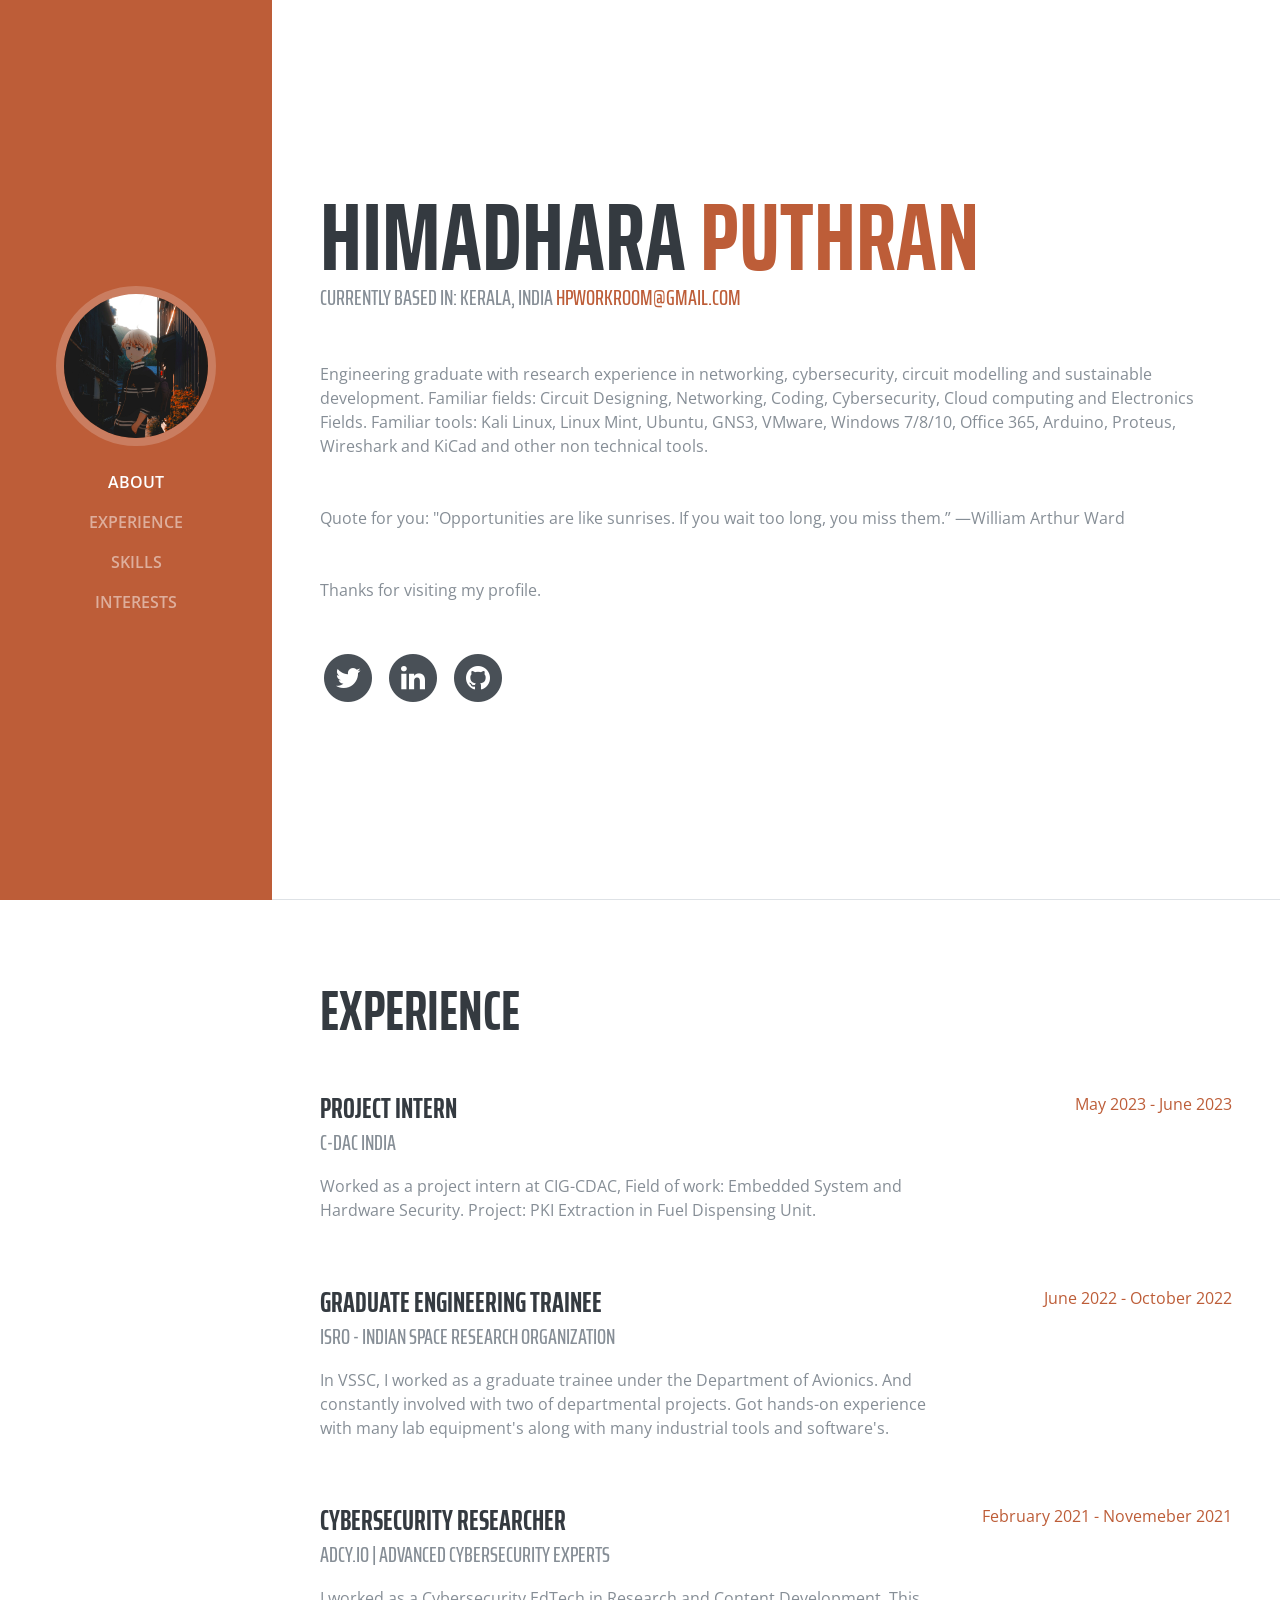
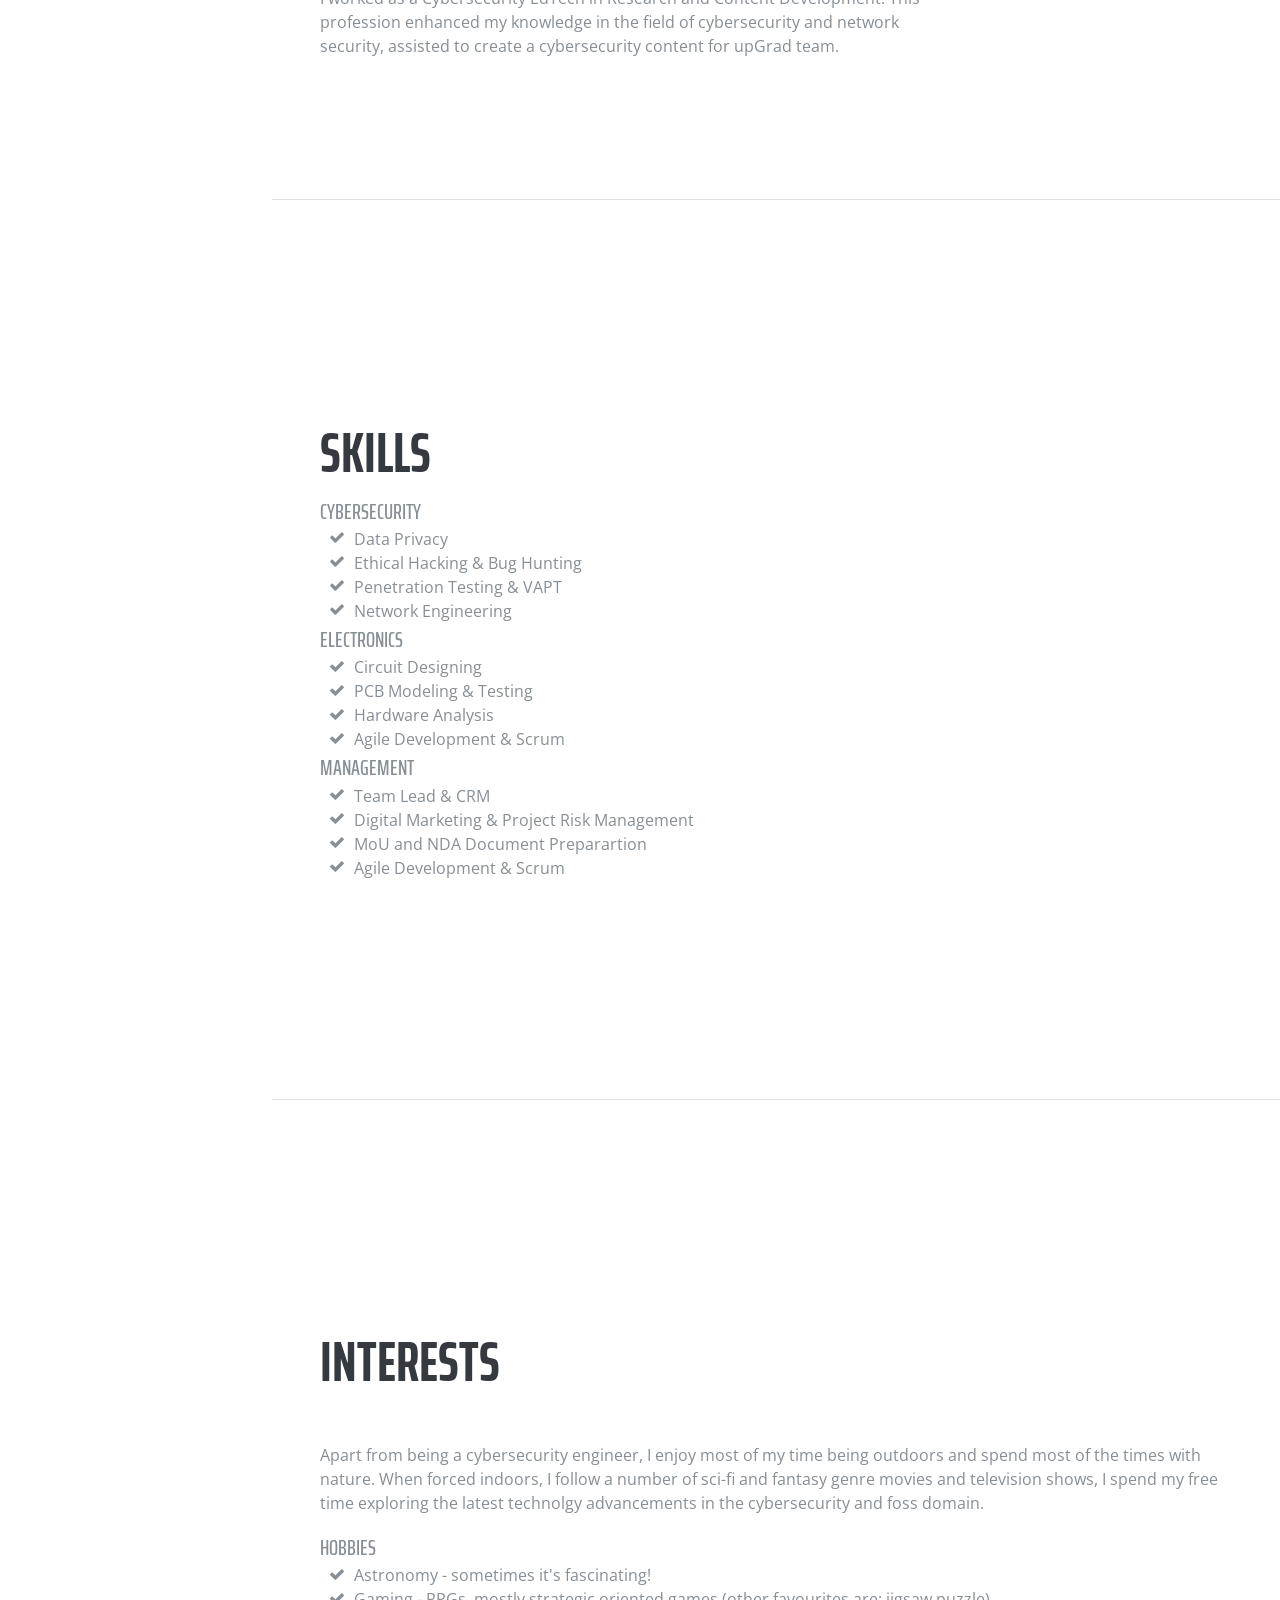
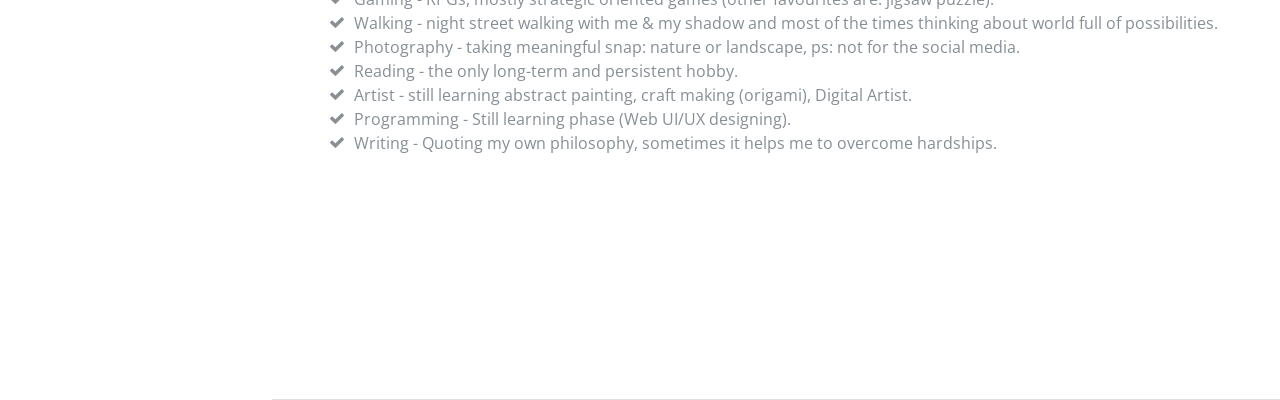
==== index.html @ 8781295c "Add files via upload" ====
<!DOCTYPE html>
<html lang="en">

  <head>

    <meta charset="utf-8">
    <meta name="viewport" content="width=device-width, initial-scale=1, shrink-to-fit=no">
    <meta name="description" content="">
    <meta name="author" content="">

    <title>hp world</title>

    <!-- Bootstrap core CSS -->
    <link href="vendor/bootstrap/css/bootstrap.min.css" rel="stylesheet">

    <!-- Custom fonts for this template -->
    <link href="https://fonts.googleapis.com/css?family=Saira+Extra+Condensed:100,200,300,400,500,600,700,800,900" rel="stylesheet">
    <link href="https://fonts.googleapis.com/css?family=Open+Sans:300,300i,400,400i,600,600i,700,700i,800,800i" rel="stylesheet">
    <link href="vendor/font-awesome/css/font-awesome.min.css" rel="stylesheet">
    <link href="vendor/devicons/css/devicons.min.css" rel="stylesheet">
    <link href="vendor/simple-line-icons/css/simple-line-icons.css" rel="stylesheet">

    <!-- Custom styles for this template -->
    <link href="css/resume.min.css" rel="stylesheet">

  </head>

  <body id="page-top">

    <nav class="navbar navbar-expand-lg navbar-dark bg-primary fixed-top" id="sideNav">
      <a class="navbar-brand js-scroll-trigger" href="#page-top">
        <span class="d-block d-lg-none">hp world</span>
        <span class="d-none d-lg-block">
          <img class="img-fluid img-profile rounded-circle mx-auto mb-2" src="img/profile.jpg" alt="">
        </span>
      </a>
      <button class="navbar-toggler" type="button" data-toggle="collapse" data-target="#navbarSupportedContent" aria-controls="navbarSupportedContent" aria-expanded="false" aria-label="Toggle navigation">
        <span class="navbar-toggler-icon"></span>
      </button>
      <div class="collapse navbar-collapse" id="navbarSupportedContent">
        <ul class="navbar-nav">
          <li class="nav-item">
            <a class="nav-link js-scroll-trigger" href="#about">About</a>
          </li>
          <li class="nav-item">
            <a class="nav-link js-scroll-trigger" href="#experience">Experience</a>
          </li>
          <li class="nav-item">
            <a class="nav-link js-scroll-trigger" href="#skills">Skills</a>
          </li>
          <li class="nav-item">
            <a class="nav-link js-scroll-trigger" href="#interests">Interests</a>
          </li>
        </ul>
      </div>
    </nav>

    <div class="container-fluid p-0">

      <section class="resume-section p-3 p-lg-5 d-flex d-column" id="about">
        <div class="my-auto">
          <h1 class="mb-0">Himadhara
            <span class="text-primary">Puthran</span>
          </h1>
          <div class="subheading mb-5"> Currently based in: Kerala, India
            <a href="mailto:hpworkroom@gmail.com">hpworkroom@gmail.com</a>
          </div>
          <p class="mb-5">Engineering graduate with research experience in networking, cybersecurity, circuit modelling and sustainable development. Familiar fields: Circuit Designing, Networking, Coding, Cybersecurity, Cloud computing and Electronics Fields. Familiar tools: Kali Linux, Linux Mint, Ubuntu, GNS3, VMware, Windows 7/8/10, Office 365, Arduino, Proteus, Wireshark and KiCad and other non technical tools.</p>
          
          <p class="mb-5">Quote for you: "Opportunities are like sunrises. If you wait too long, you miss them.” —William Arthur Ward</p>	
			
		  <p class="mb-5">Thanks for visiting my profile.</p>
			
          <ul class="list-inline list-social-icons mb-0">
            <li class="list-inline-item">
              <a href="https://www.twitter.com/himadhara">
                <span class="fa-stack fa-lg">
                  <i class="fa fa-circle fa-stack-2x"></i>
                  <i class="fa fa-twitter fa-stack-1x fa-inverse"></i>
                </span>
              </a>
            </li>
            <li class="list-inline-item">
              <a href="https://www.linkedin.com/in/himadhara">
                <span class="fa-stack fa-lg">
                  <i class="fa fa-circle fa-stack-2x"></i>
                  <i class="fa fa-linkedin fa-stack-1x fa-inverse"></i>
                </span>
              </a>
            </li>
            <li class="list-inline-item">
              <a href="https://github.com/himadhara">
                <span class="fa-stack fa-lg">
                  <i class="fa fa-circle fa-stack-2x"></i>
                  <i class="fa fa-github fa-stack-1x fa-inverse"></i>
                </span>
              </a>
            </li>
          </ul>
        </div>
      </section>

      <section class="resume-section p-3 p-lg-5 d-flex flex-column" id="experience">
        <div class="my-auto">
          <h2 class="mb-5">Experience</h2>

          <div class="resume-item d-flex flex-column flex-md-row mb-5">
            <div class="resume-content mr-auto">
              <h3 class="mb-0">Project Intern</h3>
              <div class="subheading mb-3">C-DAC INDIA</div>
              <p>Worked as a project intern at CIG-CDAC, Field of work: Embedded System and Hardware Security. Project: PKI Extraction in Fuel Dispensing Unit.</p>
            </div>
            <div class="resume-date text-md-right">
              <span class="text-primary">May 2023 - June 2023</span>
            </div>
          </div>

          <div class="resume-item d-flex flex-column flex-md-row mb-5">
            <div class="resume-content mr-auto">
              <h3 class="mb-0">Graduate Engineering Trainee</h3>
              <div class="subheading mb-3">ISRO - Indian Space Research Organization</div>
              <p>In VSSC, I worked as a graduate trainee under the Department of Avionics. And constantly involved with two of departmental projects. Got hands-on experience with many lab equipment's along with many industrial tools and software's.</p>
            </div>
            <div class="resume-date text-md-right">
              <span class="text-primary">June 2022 - October 2022</span>
            </div>
          </div>

          <div class="resume-item d-flex flex-column flex-md-row mb-5">
            <div class="resume-content mr-auto">
              <h3 class="mb-0">Cybersecurity Researcher</h3>
              <div class="subheading mb-3">Adcy.io | Advanced Cybersecurity Experts</div>
              <p>I worked as a Cybersecurity EdTech in Research and Content Development. This profession enhanced my knowledge in the field of cybersecurity and network security, assisted to create a cybersecurity content for upGrad team.</p>
            </div>
            <div class="resume-date text-md-right">
              <span class="text-primary">February 2021 - Novemeber 2021</span>
            </div>
          </div>
        </div>

      </section>
      <section class="resume-section p-3 p-lg-5 d-flex flex-column" id="skills">
        <div class="my-auto">
          <h2 class="mb-10">Skills</h2>
          <div class="subheading mb">Cybersecurity</div>
          <ul class="fa-ul mb-0">
            <li>
              <i class="fa-li fa fa-check"></i>
              Data Privacy</li>
            <li>
              <i class="fa-li fa fa-check"></i>
              Ethical Hacking &amp; Bug Hunting</li>
            <li>
              <i class="fa-li fa fa-check"></i>
              Penetration Testing &amp; VAPT</li>
            <li>
              <i class="fa-li fa fa-check"></i>
              Network Engineering</li>	  
          </ul>
			
          <div class="subheading mb">Electronics</div>
          <ul class="fa-ul mb-0">
            <li>
              <i class="fa-li fa fa-check"></i>
              Circuit Designing</li>
            <li>
              <i class="fa-li fa fa-check"></i>
              PCB Modeling &amp; Testing</li>
            <li>
              <i class="fa-li fa fa-check"></i>
              Hardware Analysis</li>
            <li>
              <i class="fa-li fa fa-check"></i>
              Agile Development &amp; Scrum</li>	  
          </ul>
			
			<div class="subheading mb">Management</div>
          <ul class="fa-ul mb-0">
            <li>
              <i class="fa-li fa fa-check"></i>
              Team Lead &amp; CRM</li>
            <li>
              <i class="fa-li fa fa-check"></i>
              Digital Marketing &amp; Project Risk Management</li>
            <li>
              <i class="fa-li fa fa-check"></i>
              MoU and NDA Document Preparartion</li>
            <li>
              <i class="fa-li fa fa-check"></i>
              Agile Development &amp; Scrum</li>	  
          </ul>
			
        </div>
      </section>

      <section class="resume-section p-3 p-lg-5 d-flex flex-column" id="interests">
        <div class="my-auto">
          <h2 class="mb-5">Interests</h2>
          <p>Apart from being a cybersecurity engineer, I enjoy most of my time being outdoors and spend most of the times with nature. When forced indoors, I follow a number of sci-fi and fantasy genre movies and television shows, I spend my free time exploring the latest technolgy advancements in the cybersecurity and foss domain.</p>
		
          <div class="subheading mb">Hobbies</div>
		  
          <ul class="fa-ul mb-3">
            <li>
              <i class="fa-li fa fa-check"></i>
              Astronomy - sometimes it's fascinating!</li>
            <li>
              <i class="fa-li fa fa-check"></i>
              Gaming - RPGs, mostly strategic oriented games (other favourites are: jigsaw puzzle).</li>
            <li>
              <i class="fa-li fa fa-check"></i>
              Walking - night street walking with me &amp; my shadow and most of the times thinking about world full of possibilities.</li>
            <li>
              <i class="fa-li fa fa-check"></i>
              Photography - taking meaningful snap: nature or landscape, ps: not for the social media.</li>	
			<li>
              <i class="fa-li fa fa-check"></i>
              Reading - the only long-term and persistent hobby.</li>	
			<li>
              <i class="fa-li fa fa-check"></i>
              Artist - still learning abstract painting, craft making (origami), Digital Artist.</li>	
			<li>
              <i class="fa-li fa fa-check"></i>
              Programming - Still learning phase (Web UI/UX designing).</li>
			<li>
              <i class="fa-li fa fa-check"></i>
              Writing - Quoting my own philosophy, sometimes it helps me to overcome hardships.</li>
          </ul>
        </div>
      </section>
    </div>

    <!-- Bootstrap core JavaScript -->
    <script src="vendor/jquery/jquery.min.js"></script>
    <script src="vendor/bootstrap/js/bootstrap.bundle.min.js"></script>

    <!-- Plugin JavaScript -->
    <script src="vendor/jquery-easing/jquery.easing.min.js"></script>

    <!-- Custom scripts for this template -->
    <script src="js/resume.min.js"></script>

  </body>

</html>
---- vendor/devicons/css/devicons.min.css ----
/*!
 *  Devicons 1.8.0 made by Theodore Vorillas / http://vorillaz.com 
 */
@font-face{font-family:devicons;src:url(../fonts/devicons.eot?xqxft6);src:url(../fonts/devicons.eot?#iefixxqxft6) format("embedded-opentype"),url(../fonts/devicons.woff?xqxft6) format("woff"),url(../fonts/devicons.ttf?xqxft6) format("truetype"),url(../fonts/devicons.svg?xqxft6#devicons) format("svg");font-weight:400;font-style:normal}.devicons{font-family:devicons;speak:none;font-style:normal;font-weight:400;font-variant:normal;text-transform:none;line-height:1;-webkit-font-smoothing:antialiased;-moz-osx-font-smoothing:grayscale}.devicons-git:before{content:"\e602"}.devicons-git_compare:before{content:"\e628"}.devicons-git_branch:before{content:"\e625"}.devicons-git_commit:before{content:"\e629"}.devicons-git_pull_request:before{content:"\e626"}.devicons-git_merge:before{content:"\e627"}.devicons-bitbucket:before{content:"\e603"}.devicons-github_alt:before{content:"\e608"}.devicons-github_badge:before{content:"\e609"}.devicons-github:before{content:"\e60a"}.devicons-github_full:before{content:"\e617"}.devicons-java:before{content:"\e638"}.devicons-ruby:before{content:"\e639"}.devicons-scala:before{content:"\e637"}.devicons-python:before{content:"\e63c"}.devicons-go:before{content:"\e624"}.devicons-ruby_on_rails:before{content:"\e63b"}.devicons-django:before{content:"\e61d"}.devicons-markdown:before{content:"\e63e"}.devicons-php:before{content:"\e63d"}.devicons-mysql:before{content:"\e604"}.devicons-streamline:before{content:"\e605"}.devicons-database:before{content:"\e606"}.devicons-laravel:before{content:"\e63f"}.devicons-javascript:before{content:"\e64e"}.devicons-angular:before{content:"\e653"}.devicons-backbone:before{content:"\e652"}.devicons-coffeescript:before{content:"\e651"}.devicons-jquery:before{content:"\e650"}.devicons-modernizr:before{content:"\e620"}.devicons-jquery_ui:before{content:"\e654"}.devicons-ember:before{content:"\e61b"}.devicons-dojo:before{content:"\e61c"}.devicons-nodejs:before{content:"\e619"}.devicons-nodejs_small:before{content:"\e618"}.devicons-javascript_shield:before{content:"\e64f"}.devicons-bootstrap:before{content:"\e647"}.devicons-sass:before{content:"\e64b"}.devicons-css3_full:before{content:"\e64a"}.devicons-css3:before{content:"\e649"}.devicons-html5:before{content:"\e636"}.devicons-html5_multimedia:before{content:"\e632"}.devicons-html5_device_access:before{content:"\e633"}.devicons-html5_3d_effects:before{content:"\e635"}.devicons-html5_connectivity:before{content:"\e634"}.devicons-ghost_small:before{content:"\e614"}.devicons-ghost:before{content:"\e61f"}.devicons-magento:before{content:"\e640"}.devicons-joomla:before{content:"\e641"}.devicons-jekyll_small:before{content:"\e60d"}.devicons-drupal:before{content:"\e642"}.devicons-wordpress:before{content:"\e60b"}.devicons-grunt:before{content:"\e64c"}.devicons-bower:before{content:"\e64d"}.devicons-npm:before{content:"\e61e"}.devicons-yahoo_small:before{content:"\e62b"}.devicons-yahoo:before{content:"\e615"}.devicons-bing_small:before{content:"\e600"}.devicons-windows:before{content:"\e60f"}.devicons-linux:before{content:"\e612"}.devicons-ubuntu:before{content:"\e63a"}.devicons-android:before{content:"\e60e"}.devicons-apple:before{content:"\e611"}.devicons-appstore:before{content:"\e613"}.devicons-phonegap:before{content:"\e630"}.devicons-blackberry:before{content:"\e623"}.devicons-stackoverflow:before{content:"\e610"}.devicons-techcrunch:before{content:"\e62c"}.devicons-codrops:before{content:"\e62f"}.devicons-css_tricks:before{content:"\e601"}.devicons-smashing_magazine:before{content:"\e62d"}.devicons-netmagazine:before{content:"\e62e"}.devicons-codepen:before{content:"\e616"}.devicons-cssdeck:before{content:"\e62a"}.devicons-hackernews:before{content:"\e61a"}.devicons-dropbox:before{content:"\e607"}.devicons-google_drive:before{content:"\e631"}.devicons-visualstudio:before{content:"\e60c"}.devicons-unity_small:before{content:"\e621"}.devicons-raspberry_pi:before{content:"\e622"}.devicons-chrome:before{content:"\e643"}.devicons-ie:before{content:"\e644"}.devicons-firefox:before{content:"\e645"}.devicons-opera:before{content:"\e646"}.devicons-safari:before{content:"\e648"}.devicons-swift:before{content:"\e655"}.devicons-symfony:before{content:"\e656"}.devicons-symfony_badge:before{content:"\e657"}.devicons-less:before{content:"\e658"}.devicons-stylus:before{content:"\e659"}.devicons-trello:before{content:"\e65a"}.devicons-atlassian:before{content:"\e65b"}.devicons-jira:before{content:"\e65c"}.devicons-envato:before{content:"\e65d"}.devicons-snap_svg:before{content:"\e65e"}.devicons-raphael:before{content:"\e65f"}.devicons-google_analytics:before{content:"\e660"}.devicons-compass:before{content:"\e661"}.devicons-onedrive:before{content:"\e662"}.devicons-gulp:before{content:"\e663"}.devicons-atom:before{content:"\e664"}.devicons-cisco:before{content:"\e665"}.devicons-nancy:before{content:"\e666"}.devicons-clojure:before{content:"\e668"}.devicons-clojure_alt:before{content:"\e66a"}.devicons-perl:before{content:"\e669"}.devicons-celluloid:before{content:"\e66b"}.devicons-w3c:before{content:"\e66c"}.devicons-redis:before{content:"\e66d"}.devicons-postgresql:before{content:"\e66e"}.devicons-webplatform:before{content:"\e66f"}.devicons-jenkins:before{content:"\e667"}.devicons-requirejs:before{content:"\e670"}.devicons-opensource:before{content:"\e671"}.devicons-typo3:before{content:"\e672"}.devicons-uikit:before{content:"\e673"}.devicons-doctrine:before{content:"\e674"}.devicons-groovy:before{content:"\e675"}.devicons-nginx:before{content:"\e676"}.devicons-haskell:before{content:"\e677"}.devicons-zend:before{content:"\e678"}.devicons-gnu:before{content:"\e679"}.devicons-yeoman:before{content:"\e67a"}.devicons-heroku:before{content:"\e67b"}.devicons-debian:before{content:"\e67d"}.devicons-travis:before{content:"\e67e"}.devicons-dotnet:before{content:"\e67f"}.devicons-codeigniter:before{content:"\e680"}.devicons-javascript_badge:before{content:"\e681"}.devicons-yii:before{content:"\e682"}.devicons-msql_server:before{content:"\e67c"}.devicons-composer:before{content:"\e683"}.devicons-krakenjs_badge:before{content:"\e684"}.devicons-krakenjs:before{content:"\e685"}.devicons-mozilla:before{content:"\e686"}.devicons-firebase:before{content:"\e687"}.devicons-sizzlejs:before{content:"\e688"}.devicons-creativecommons:before{content:"\e689"}.devicons-creativecommons_badge:before{content:"\e68a"}.devicons-mitlicence:before{content:"\e68b"}.devicons-senchatouch:before{content:"\e68c"}.devicons-bugsense:before{content:"\e68d"}.devicons-extjs:before{content:"\e68e"}.devicons-mootools_badge:before{content:"\e68f"}.devicons-mootools:before{content:"\e690"}.devicons-ruby_rough:before{content:"\e691"}.devicons-komodo:before{content:"\e692"}.devicons-coda:before{content:"\e693"}.devicons-bintray:before{content:"\e694"}.devicons-terminal:before{content:"\e695"}.devicons-code:before{content:"\e696"}.devicons-responsive:before{content:"\e697"}.devicons-dart:before{content:"\e698"}.devicons-aptana:before{content:"\e699"}.devicons-mailchimp:before{content:"\e69a"}.devicons-netbeans:before{content:"\e69b"}.devicons-dreamweaver:before{content:"\e69c"}.devicons-brackets:before{content:"\e69d"}.devicons-eclipse:before{content:"\e69e"}.devicons-cloud9:before{content:"\e69f"}.devicons-scrum:before{content:"\e6a0"}.devicons-prolog:before{content:"\e6a1"}.devicons-terminal_badge:before{content:"\e6a2"}.devicons-code_badge:before{content:"\e6a3"}.devicons-mongodb:before{content:"\e6a4"}.devicons-meteor:before{content:"\e6a5"}.devicons-meteorfull:before{content:"\e6a6"}.devicons-fsharp:before{content:"\e6a7"}.devicons-rust:before{content:"\e6a8"}.devicons-ionic:before{content:"\e6a9"}.devicons-sublime:before{content:"\e6aa"}.devicons-appcelerator:before{content:"\e6ab"}.devicons-asterisk:before{content:"\e6ac"}.devicons-aws:before{content:"\e6ad"}.devicons-digital-ocean:before{content:"\e6ae"}.devicons-dlang:before{content:"\e6af"}.devicons-docker:before{content:"\e6b0"}.devicons-erlang:before{content:"\e6b1"}.devicons-google-cloud-platform:before{content:"\e6b2"}.devicons-grails:before{content:"\e6b3"}.devicons-illustrator:before{content:"\e6b4"}.devicons-intellij:before{content:"\e6b5"}.devicons-materializecss:before{content:"\e6b6"}.devicons-openshift:before{content:"\e6b7"}.devicons-photoshop:before{content:"\e6b8"}.devicons-rackspace:before{content:"\e6b9"}.devicons-react:before{content:"\e6ba"}.devicons-redhat:before{content:"\e6bb"}.devicons-scriptcs:before{content:"\e6bc"}.devicons-sqllite:before{content:"\e6c4"}.devicons-vim:before{content:"\e6c5"}
---- css/resume.min.css ----
/*!
 * Start Bootstrap - Resume v4.0.0-beta.2 (https://startbootstrap.com/template-overviews/resume)
 * Copyright 2013-2017 Start Bootstrap
 * Licensed under MIT (https://github.com/BlackrockDigital/startbootstrap-resume/blob/master/LICENSE)
 */body{font-family:'Open Sans',serif;padding-top:54px;color:#868e96}@media (min-width:992px){body{padding-top:0;padding-left:17rem}}h1,h2,h3,h4,h5,h6{font-family:'Saira Extra Condensed',serif;font-weight:700;text-transform:uppercase;color:#343a40}h1{font-size:6rem;line-height:5.5rem}h2{font-size:3.5rem}.subheading{text-transform:uppercase;font-weight:500;font-family:'Saira Extra Condensed',serif;font-size:1.35rem}.list-social-icons a{color:#495057}.list-social-icons a:hover{color:#bd5d38}.list-social-icons a .fa-lg{font-size:1.75rem}.list-icons{font-size:3rem}.list-icons .list-inline-item i:hover{color:#bd5d38}#sideNav .navbar-nav .nav-item .nav-link{font-weight:600;text-transform:uppercase}@media (min-width:992px){#sideNav{text-align:center;position:fixed;top:0;left:0;display:flex;flex-direction:column;width:17rem;height:100vh}#sideNav .navbar-brand{display:flex;margin:auto auto 0;padding:.5rem}#sideNav .navbar-brand .img-profile{max-width:10rem;max-height:10rem;border:.5rem solid rgba(255,255,255,.2)}#sideNav .navbar-collapse{display:flex;align-items:flex-start;flex-grow:0;width:100%;margin-bottom:auto}#sideNav .navbar-collapse .navbar-nav{flex-direction:column;width:100%}#sideNav .navbar-collapse .navbar-nav .nav-item{display:block}#sideNav .navbar-collapse .navbar-nav .nav-item .nav-link{display:block}}section.resume-section{border-bottom:1px solid #dee2e6;padding-top:5rem!important;padding-bottom:5rem!important}section.resume-section .resume-item .resume-date{min-width:none}@media (min-width:768px){section.resume-section{min-height:100vh}section.resume-section .resume-item .resume-date{min-width:18rem}}@media (min-width:992px){section.resume-section{padding-top:3rem!important;padding-bottom:3rem!important}}.bg-primary{background-color:#bd5d38!important}.text-primary{color:#bd5d38!important}a{color:#bd5d38}a:active,a:focus,a:hover{color:#824027}
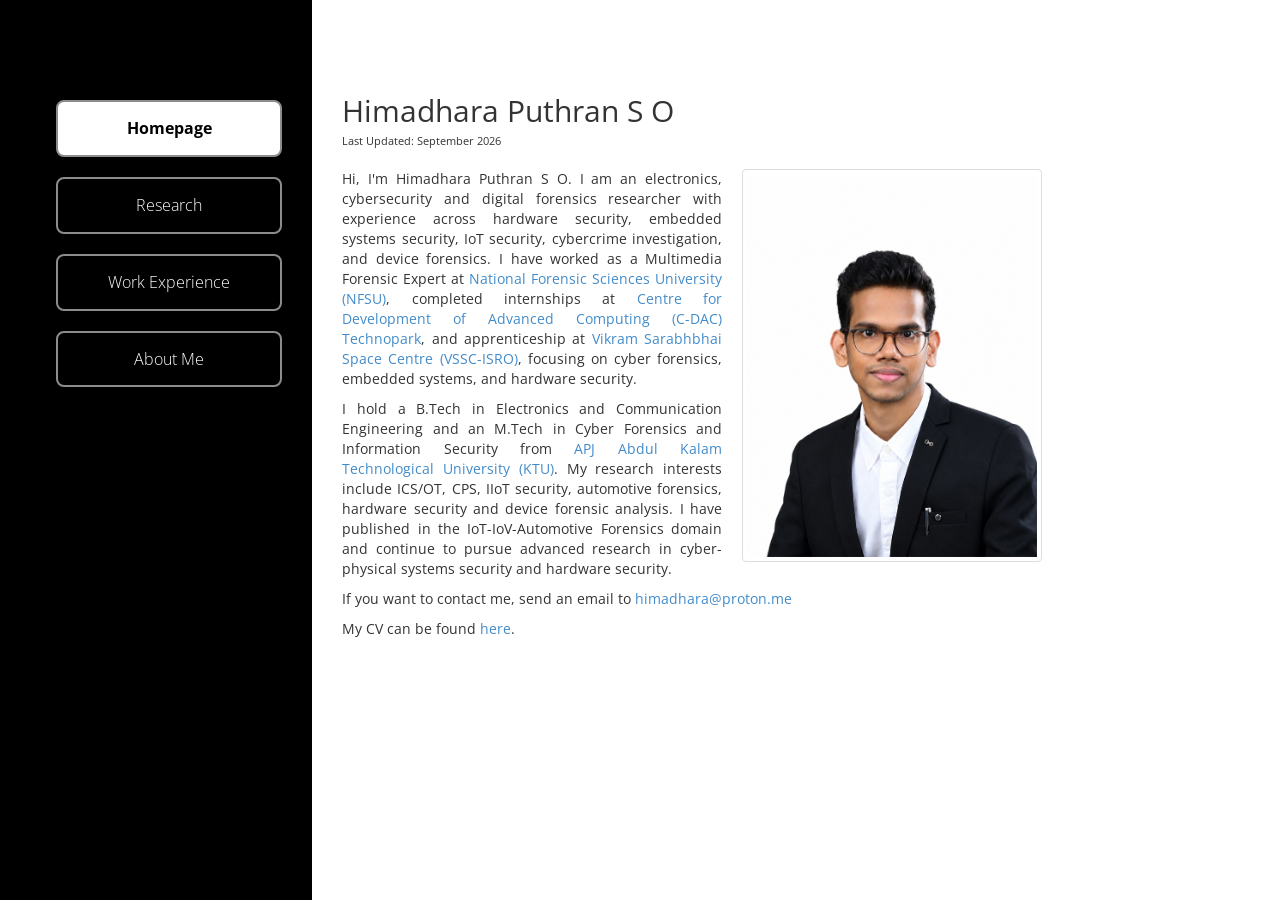
==== commit 01cfaa21: "Personal Website Personal Website Dated: 9-9-2026" ====
--- a/index.html
+++ b/index.html
@@ -1,245 +1,59 @@
 <!DOCTYPE html>
 <html lang="en">
-
-  <head>
-
-    <meta charset="utf-8">
-    <meta name="viewport" content="width=device-width, initial-scale=1, shrink-to-fit=no">
-    <meta name="description" content="">
-    <meta name="author" content="">
-
-    <title>hp world</title>
-
-    <!-- Bootstrap core CSS -->
-    <link href="vendor/bootstrap/css/bootstrap.min.css" rel="stylesheet">
-
-    <!-- Custom fonts for this template -->
-    <link href="https://fonts.googleapis.com/css?family=Saira+Extra+Condensed:100,200,300,400,500,600,700,800,900" rel="stylesheet">
-    <link href="https://fonts.googleapis.com/css?family=Open+Sans:300,300i,400,400i,600,600i,700,700i,800,800i" rel="stylesheet">
-    <link href="vendor/font-awesome/css/font-awesome.min.css" rel="stylesheet">
-    <link href="vendor/devicons/css/devicons.min.css" rel="stylesheet">
-    <link href="vendor/simple-line-icons/css/simple-line-icons.css" rel="stylesheet">
-
-    <!-- Custom styles for this template -->
-    <link href="css/resume.min.css" rel="stylesheet">
-
-  </head>
-
-  <body id="page-top">
-
-    <nav class="navbar navbar-expand-lg navbar-dark bg-primary fixed-top" id="sideNav">
-      <a class="navbar-brand js-scroll-trigger" href="#page-top">
-        <span class="d-block d-lg-none">hp world</span>
-        <span class="d-none d-lg-block">
-          <img class="img-fluid img-profile rounded-circle mx-auto mb-2" src="img/profile.jpg" alt="">
-        </span>
-      </a>
-      <button class="navbar-toggler" type="button" data-toggle="collapse" data-target="#navbarSupportedContent" aria-controls="navbarSupportedContent" aria-expanded="false" aria-label="Toggle navigation">
-        <span class="navbar-toggler-icon"></span>
-      </button>
-      <div class="collapse navbar-collapse" id="navbarSupportedContent">
-        <ul class="navbar-nav">
-          <li class="nav-item">
-            <a class="nav-link js-scroll-trigger" href="#about">About</a>
-          </li>
-          <li class="nav-item">
-            <a class="nav-link js-scroll-trigger" href="#experience">Experience</a>
-          </li>
-          <li class="nav-item">
-            <a class="nav-link js-scroll-trigger" href="#skills">Skills</a>
-          </li>
-          <li class="nav-item">
-            <a class="nav-link js-scroll-trigger" href="#interests">Interests</a>
-          </li>
-        </ul>
-      </div>
-    </nav>
-
-    <div class="container-fluid p-0">
-
-      <section class="resume-section p-3 p-lg-5 d-flex d-column" id="about">
-        <div class="my-auto">
-          <h1 class="mb-0">Himadhara
-            <span class="text-primary">Puthran</span>
-          </h1>
-          <div class="subheading mb-5"> Currently based in: Kerala, India
-            <a href="mailto:hpworkroom@gmail.com">hpworkroom@gmail.com</a>
-          </div>
-          <p class="mb-5">Engineering graduate with research experience in networking, cybersecurity, circuit modelling and sustainable development. Familiar fields: Circuit Designing, Networking, Coding, Cybersecurity, Cloud computing and Electronics Fields. Familiar tools: Kali Linux, Linux Mint, Ubuntu, GNS3, VMware, Windows 7/8/10, Office 365, Arduino, Proteus, Wireshark and KiCad and other non technical tools.</p>
-          
-          <p class="mb-5">Quote for you: "Opportunities are like sunrises. If you wait too long, you miss them.” —William Arthur Ward</p>	
-			
-		  <p class="mb-5">Thanks for visiting my profile.</p>
-			
-          <ul class="list-inline list-social-icons mb-0">
-            <li class="list-inline-item">
-              <a href="https://www.twitter.com/himadhara">
-                <span class="fa-stack fa-lg">
-                  <i class="fa fa-circle fa-stack-2x"></i>
-                  <i class="fa fa-twitter fa-stack-1x fa-inverse"></i>
-                </span>
-              </a>
-            </li>
-            <li class="list-inline-item">
-              <a href="https://www.linkedin.com/in/himadhara">
-                <span class="fa-stack fa-lg">
-                  <i class="fa fa-circle fa-stack-2x"></i>
-                  <i class="fa fa-linkedin fa-stack-1x fa-inverse"></i>
-                </span>
-              </a>
-            </li>
-            <li class="list-inline-item">
-              <a href="https://github.com/himadhara">
-                <span class="fa-stack fa-lg">
-                  <i class="fa fa-circle fa-stack-2x"></i>
-                  <i class="fa fa-github fa-stack-1x fa-inverse"></i>
-                </span>
-              </a>
-            </li>
-          </ul>
-        </div>
-      </section>
-
-      <section class="resume-section p-3 p-lg-5 d-flex flex-column" id="experience">
-        <div class="my-auto">
-          <h2 class="mb-5">Experience</h2>
-
-          <div class="resume-item d-flex flex-column flex-md-row mb-5">
-            <div class="resume-content mr-auto">
-              <h3 class="mb-0">Project Intern</h3>
-              <div class="subheading mb-3">C-DAC INDIA</div>
-              <p>Worked as a project intern at CIG-CDAC, Field of work: Embedded System and Hardware Security. Project: PKI Extraction in Fuel Dispensing Unit.</p>
+<head>
+    <title>Himadhara Puthran S O</title>
+    <link href="images/INLogo.png" rel="shortcut icon">
+    <meta name="keywords" content="Cybersecurity, Digital Forensics, ICS/OT, CPS, IIoT" />
+    <meta name="description" content="Cybersecurity and Digital Forensics Researcher" />
+    <meta charset="UTF-8">
+    <meta name="viewport" content="width=device-width, initial-scale=1.0">
+    <link href="http://fonts.googleapis.com/css?family=Open+Sans:300,400,700" rel="stylesheet" type="text/css">
+    <link href="css/bootstrap.min.css" rel="stylesheet" type="text/css">
+    <link href="css/font-awesome.min.css" rel="stylesheet" type="text/css">
+    <link href="css/templatemo_style.css" rel="stylesheet" type="text/css"> 
+</head>
+<body>
+    <div class="templatemo-container">
+        <div class="col-lg-6 col-md-6 col-sm-6 col-xs-12 black-bg left-container">
+            <div class="tm-left-inner-container">
+                <ul class="nav nav-stacked templatemo-nav">
+                  <li><a href="index.html" class="active" style="text-align:center">Homepage</a></li>
+                  <li><a href="research.html" style="text-align:center">Research</a></li>
+                  <li><a href="internships.html" style="text-align:center">Work Experience</a></li>
+                  <li><a href="about.html" style="text-align:center">About Me</a></li>
+                </ul>
             </div>
-            <div class="resume-date text-md-right">
-              <span class="text-primary">May 2023 - June 2023</span>
-            </div>
-          </div>
-
-          <div class="resume-item d-flex flex-column flex-md-row mb-5">
-            <div class="resume-content mr-auto">
-              <h3 class="mb-0">Graduate Engineering Trainee</h3>
-              <div class="subheading mb-3">ISRO - Indian Space Research Organization</div>
-              <p>In VSSC, I worked as a graduate trainee under the Department of Avionics. And constantly involved with two of departmental projects. Got hands-on experience with many lab equipment's along with many industrial tools and software's.</p>
-            </div>
-            <div class="resume-date text-md-right">
-              <span class="text-primary">June 2022 - October 2022</span>
-            </div>
-          </div>
-
-          <div class="resume-item d-flex flex-column flex-md-row mb-5">
-            <div class="resume-content mr-auto">
-              <h3 class="mb-0">Cybersecurity Researcher</h3>
-              <div class="subheading mb-3">Adcy.io | Advanced Cybersecurity Experts</div>
-              <p>I worked as a Cybersecurity EdTech in Research and Content Development. This profession enhanced my knowledge in the field of cybersecurity and network security, assisted to create a cybersecurity content for upGrad team.</p>
-            </div>
-            <div class="resume-date text-md-right">
-              <span class="text-primary">February 2021 - Novemeber 2021</span>
-            </div>
-          </div>
-        </div>
-
-      </section>
-      <section class="resume-section p-3 p-lg-5 d-flex flex-column" id="skills">
-        <div class="my-auto">
-          <h2 class="mb-10">Skills</h2>
-          <div class="subheading mb">Cybersecurity</div>
-          <ul class="fa-ul mb-0">
-            <li>
-              <i class="fa-li fa fa-check"></i>
-              Data Privacy</li>
-            <li>
-              <i class="fa-li fa fa-check"></i>
-              Ethical Hacking &amp; Bug Hunting</li>
-            <li>
-              <i class="fa-li fa fa-check"></i>
-              Penetration Testing &amp; VAPT</li>
-            <li>
-              <i class="fa-li fa fa-check"></i>
-              Network Engineering</li>	  
-          </ul>
-			
-          <div class="subheading mb">Electronics</div>
-          <ul class="fa-ul mb-0">
-            <li>
-              <i class="fa-li fa fa-check"></i>
-              Circuit Designing</li>
-            <li>
-              <i class="fa-li fa fa-check"></i>
-              PCB Modeling &amp; Testing</li>
-            <li>
-              <i class="fa-li fa fa-check"></i>
-              Hardware Analysis</li>
-            <li>
-              <i class="fa-li fa fa-check"></i>
-              Agile Development &amp; Scrum</li>	  
-          </ul>
-			
-			<div class="subheading mb">Management</div>
-          <ul class="fa-ul mb-0">
-            <li>
-              <i class="fa-li fa fa-check"></i>
-              Team Lead &amp; CRM</li>
-            <li>
-              <i class="fa-li fa fa-check"></i>
-              Digital Marketing &amp; Project Risk Management</li>
-            <li>
-              <i class="fa-li fa fa-check"></i>
-              MoU and NDA Document Preparartion</li>
-            <li>
-              <i class="fa-li fa fa-check"></i>
-              Agile Development &amp; Scrum</li>	  
-          </ul>
-			
-        </div>
-      </section>
-
-      <section class="resume-section p-3 p-lg-5 d-flex flex-column" id="interests">
-        <div class="my-auto">
-          <h2 class="mb-5">Interests</h2>
-          <p>Apart from being a cybersecurity engineer, I enjoy most of my time being outdoors and spend most of the times with nature. When forced indoors, I follow a number of sci-fi and fantasy genre movies and television shows, I spend my free time exploring the latest technolgy advancements in the cybersecurity and foss domain.</p>
-		
-          <div class="subheading mb">Hobbies</div>
-		  
-          <ul class="fa-ul mb-3">
-            <li>
-              <i class="fa-li fa fa-check"></i>
-              Astronomy - sometimes it's fascinating!</li>
-            <li>
-              <i class="fa-li fa fa-check"></i>
-              Gaming - RPGs, mostly strategic oriented games (other favourites are: jigsaw puzzle).</li>
-            <li>
-              <i class="fa-li fa fa-check"></i>
-              Walking - night street walking with me &amp; my shadow and most of the times thinking about world full of possibilities.</li>
-            <li>
-              <i class="fa-li fa fa-check"></i>
-              Photography - taking meaningful snap: nature or landscape, ps: not for the social media.</li>	
-			<li>
-              <i class="fa-li fa fa-check"></i>
-              Reading - the only long-term and persistent hobby.</li>	
-			<li>
-              <i class="fa-li fa fa-check"></i>
-              Artist - still learning abstract painting, craft making (origami), Digital Artist.</li>	
-			<li>
-              <i class="fa-li fa fa-check"></i>
-              Programming - Still learning phase (Web UI/UX designing).</li>
-			<li>
-              <i class="fa-li fa fa-check"></i>
-              Writing - Quoting my own philosophy, sometimes it helps me to overcome hardships.</li>
-          </ul>
-        </div>
-      </section>
-    </div>
-
-    <!-- Bootstrap core JavaScript -->
-    <script src="vendor/jquery/jquery.min.js"></script>
-    <script src="vendor/bootstrap/js/bootstrap.bundle.min.js"></script>
-
-    <!-- Plugin JavaScript -->
-    <script src="vendor/jquery-easing/jquery.easing.min.js"></script>
-
-    <!-- Custom scripts for this template -->
-    <script src="js/resume.min.js"></script>
-
-  </body>
-
+        </div> <!-- left section -->
+        
+        <div class="col-lg-6 col-md-6 col-sm-6 col-xs-12 white-bg right-container">
+            <div class="tm-right-inner-container" style="padding-top: 90px">
+                <div class="templatemo-header">Himadhara Puthran S O</div>
+                <div style="font-size:80%">Last Updated: September 2026</div>
+                <div style="float:left">
+                    
+                    <div style="width:700px; text-align:justify"><br/>
+                        <img src="images/Me.jpg" alt="Photo" width="300" style="float:right; margin-left:20px" class="img-thumbnail"/>
+                        
+                        <p>Hi, I'm Himadhara Puthran S O. I am an electronics, cybersecurity and digital forensics researcher with experience across hardware security, embedded systems security, IoT security, cybercrime investigation, and device forensics. I have worked as a Multimedia Forensic Expert at 
+                        <a href="https://www.nfsu.ac.in/" target="_blank">National Forensic Sciences University (NFSU)</a>, 
+                        completed internships at 
+                        <a href="https://www.cdac.in/" target="_blank">Centre for Development of Advanced Computing (C-DAC) Technopark</a>, 
+                        and apprenticeship at 
+                        <a href="https://www.vssc.gov.in/" target="_blank">Vikram Sarabhbhai Space Centre (VSSC-ISRO)</a>, 
+                        focusing on cyber forensics, embedded systems, and hardware security.</p>
+                        
+                        <p>I hold a B.Tech in Electronics and Communication Engineering and an M.Tech in Cyber Forensics and Information Security from 
+                        <a href="https://ktu.edu.in/" target="_blank">APJ Abdul Kalam Technological University (KTU)</a>. 
+                        My research interests include ICS/OT, CPS, IIoT security, automotive forensics, hardware security and device forensic analysis. I have published in the IoT-IoV-Automotive Forensics domain and continue to pursue advanced research in cyber-physical systems security and hardware security.</p>
+                        
+                        <p>If you want to contact me, send an email to 
+                        <a href="mailto:himadhara@proton.me" class="pub-link">himadhara@proton.me</a></p>
+                        
+                        <p>My CV can be found <a href="resume/Resume.pdf" target="_blank">here</a>.</p>
+                    </div>
+                </div>
+            </div>  
+        </div> <!-- right section -->
+    </div>  
+</body>
 </html>
--- a/css/templatemo_style.css
+++ b/css/templatemo_style.css
@@ -0,0 +1,238 @@
+/* 
+
+templatemo 419 black white
+
+http://www.templatemo.com/preview/templatemo_419_black_white
+
+http://stackoverflow.com/questions/10525744/css-table-cell-equal-width
+
+*/
+* {	font-family: 'Open Sans', sans-serif; }
+
+html, body { height: 100%; }
+
+.green { color: #3B3; }
+.blue { color: #09E; }
+
+h1, h2 { margin-bottom: 20px; }
+
+h2 { font-size: 24px; }
+.templatemo-container {
+	display: table;
+	width: 100%;
+	height: 100%;
+	table-layout: fixed;
+}
+.left-container {
+	display: table-cell;
+	float: none;
+	width: 20%;
+	padding-bottom: 20px;
+	padding-left: 0px;
+	padding-right: 0;
+	padding-top: 100px;
+}
+.right-container {
+	display: table-cell;
+	float: none;
+	width: 62%;
+	padding-bottom: 20px;
+	padding-left: 0;
+	padding-right: 30px;
+	vertical-align: top;
+}
+.black-bg {
+	color: white;
+	background-color: black;
+}
+.white-bg {	background-color: white; }
+.tm-left-inner-container { margin-right: 30px; }
+.tm-right-inner-container {
+	margin-left: 30px;
+	max-width: 710px;
+}
+.templatemo-logo { 
+	display: table;
+	overflow: hidden;
+	table-layout: fixed;
+	width: 100%
+}
+.logo-left-container {
+	display: table-cell;
+	width: 38%;
+}
+.logo-right-container {
+	display: table-cell;
+	width: 62%;
+}
+.templatemo-logo h1 {
+	margin-top: 0;
+	margin-bottom: 0;
+	max-width: 250px;
+}
+.templatemo-logo .col-lg-6, .templatemo-logo .col-md-6, .templatemo-logo .col-sm-6 {
+	padding-left: 0;
+	padding-right: 0;
+	padding-top: 20px;
+}
+.logo-left {
+	border-top: 1px solid gray;
+	border-right: none; 
+	border-bottom: 1px solid gray;
+	border-left: 1px solid gray;
+	float: right;
+	padding: 20px 30px 20px 100px;
+	text-align: right;
+}
+.logo-right {
+	border-top: 1px solid gray;
+	border-right: 1px solid gray;
+	border-bottom: 1px solid gray;
+	border-left: none;
+	float: left;
+	padding: 20px 100px 20px 30px;
+}
+
+.templatemo-nav {
+	clear: both;
+	font-size: 16px;
+	font-weight: 300;
+	float: right;
+	min-width: 200px;
+}
+.templatemo-nav>li>a {
+	border: 2px solid #8C8C8C;
+	border-radius: 8px;
+	color: white;
+	padding: 15px 50px;
+	margin-bottom: 20px;
+	transition: background-color 0.3s;
+}
+.templatemo-nav>li>a:hover, .templatemo-nav>li>a:focus, .templatemo-nav>li>a.active {
+	background-color: #fff;
+	color: #000;
+	font-weight: 700;
+}
+.templatemo-nav>li>a>.fa { margin-right: 10px; }
+.templatemo-header {
+	clear: both;
+	font-size: 30px;
+	margin-top: 0;
+}
+.templatemo-subheading {
+	clear: both;
+	font-size: 25px;
+	font-weight: bold;
+	margin-top: 0;
+}
+article { margin-top: 40px; }
+article p {
+	margin-bottom: 15px;
+	text-align: justify;
+}
+footer {
+	margin-top: 40px;
+	overflow: hidden;
+}
+footer p { margin-bottom: 0; }
+footer .col-lg-6, footer .col-md-6 {
+	padding-left: 0;
+	padding-right: 0;
+}
+.templatemo-social { text-align: right; }
+.templatemo-social i {
+	border: 1px solid #ccc;
+	padding-top: 7px;
+	padding-bottom: 5px;
+	text-align: center;
+	width: 30px;
+	height: 30px;
+	transition: background-color 0.3s;
+}
+.templatemo-social a { color: #757575; }
+.templatemo-social a:hover i {
+	background-color: #000;
+	color: #fff;
+}
+.row .templatemo-item {	margin-top: 0; }
+.templatemo-item p { margin-top: 20px; }
+.templatemo-item ul { margin-bottom: 20px; }
+.templatemo-item ul li { list-style: none; }
+.fa.templatemo-service-icon { font-size: 100px; }
+
+.templatemo-testimonial { overflow: hidden; }
+.templatemo-testimonial .fa {
+	color: #C8B55E;
+	padding: 5px;
+}
+.templatemo-border-left {
+	border-left: 3px solid #C8B55E;
+	padding-left: 10px;
+}
+.templatemo-border-right {
+	border-right: 3px solid #C8B55E;
+	padding-right: 10px;
+	text-align: right;
+}
+.templatemo-testimonial footer { color: #777; }
+.templatemo-testimonial footer:before {	content: '\2014 \00A0'; }
+.form-control:focus {
+	border-color: #DEB215;
+	box-shadow: inset 0 1px 1px rgba(0,0,0,.075),0 0 8px rgba(234, 231, 60, 0.6);
+}
+iframe { border: none; }
+#map-canvas {
+    height: 350px;
+    margin-bottom: 30px;
+}
+.margin-bottom-60 {	margin-bottom: 60px; }
+
+/* Media Queries
+----------------------------------------*/
+@media screen and (max-width: 991px) {
+	.templatemo-social {
+		margin-top: 15px;
+		text-align: left;
+	}
+}
+@media screen and (max-width: 767px) {
+	.templatemo-logo, .templatemo-container { display: block; }
+	.logo-left-container, .logo-right-container, .left-container, .right-container {
+		display: block;
+		width: 100%;
+	}
+	.left-container, .right-container {
+		padding-left: 20px;
+		padding-right: 20px;
+	}
+	.logo-left, .logo-right, .templatemo-nav { float: none; }
+	.logo-left {
+		border-right: 1px solid gray; 
+		text-align: center;
+		margin-bottom: 30px;
+		padding: 20px;
+	}
+	.logo-right {
+		border-left: 1px solid gray;
+		text-align: center;
+		margin-bottom: 30px;
+		padding: 20px;
+	}
+	.tm-left-inner-container { margin-right: 0; }
+	.tm-right-inner-container {	margin-left: 0;	}
+	.templatemo-nav { max-width: 100%; }
+	.templatemo-nav>li>a {
+		margin-bottom: 5px;
+		text-align: center;
+	}
+	h1 {
+		margin-top: 0;
+		margin-bottom: 20px;
+	}
+	.templatemo-logo h1 {
+		border: none;
+		max-width: none;
+	}
+	.left-container, .right-container {	padding-top: 40px; }
+	.templatemo-logo .col-lg-6, .templatemo-logo .col-md-6, .templatemo-logo .col-sm-6 { padding-top: 0; }
+}
